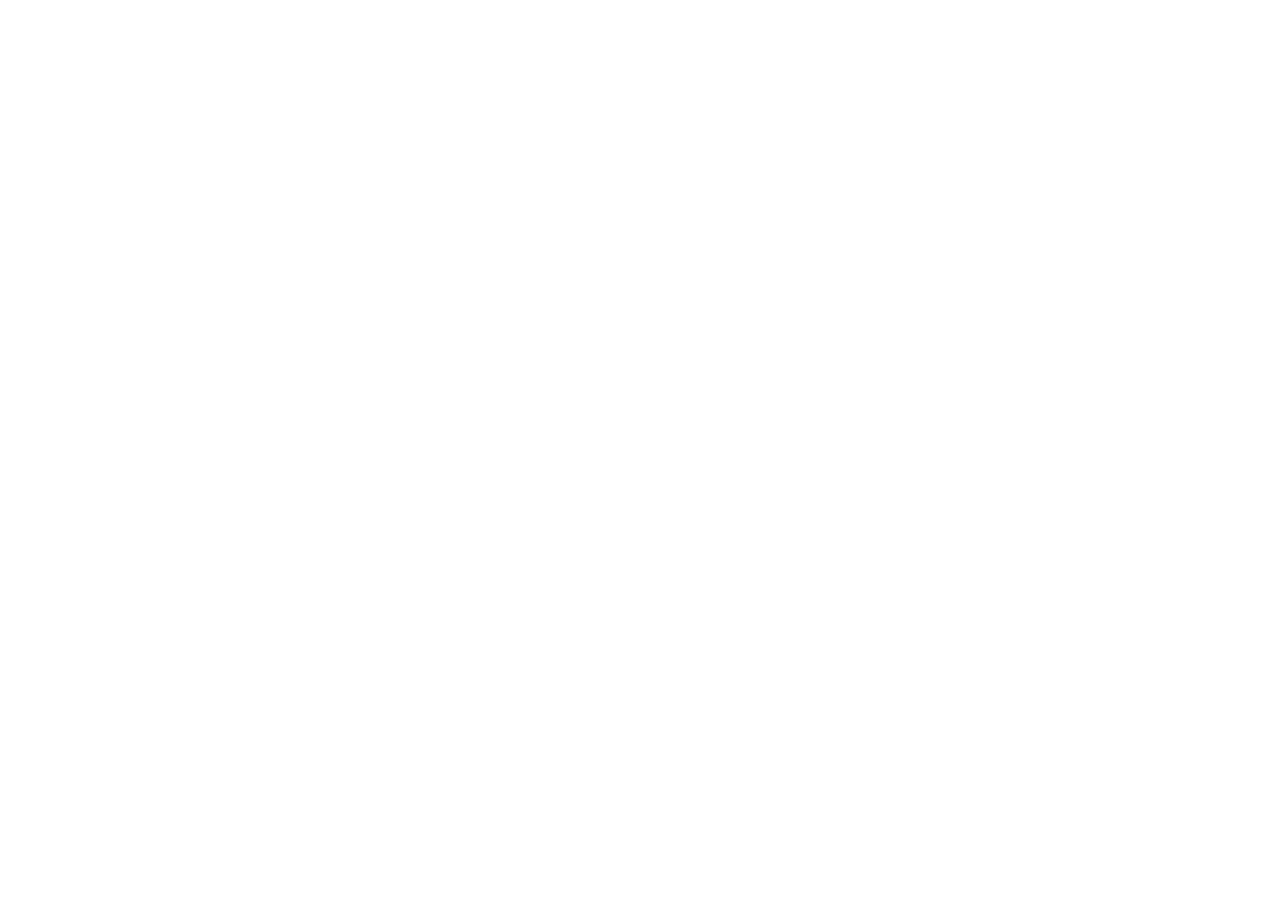
==== amcharts/index.html @ 83ed53f4 "POC highcharts  e amcharts" ====
<!doctype html><html lang="en"><head><meta charset="utf-8"/><link rel="icon" href="/favicon.ico"/><meta name="viewport" content="width=device-width,initial-scale=1"/><meta name="theme-color" content="#000000"/><meta name="description" content="Web site created using create-react-app"/><link rel="apple-touch-icon" href="/logo192.png"/><link rel="manifest" href="/manifest.json"/><title>React App</title><link href="/static/css/main.523f09c5.chunk.css" rel="stylesheet"></head><body><noscript>You need to enable JavaScript to run this app.</noscript><div id="root"></div><script>!function(e){function t(t){for(var n,a,i=t[0],c=t[1],f=t[2],s=0,p=[];s<i.length;s++)a=i[s],Object.prototype.hasOwnProperty.call(o,a)&&o[a]&&p.push(o[a][0]),o[a]=0;for(n in c)Object.prototype.hasOwnProperty.call(c,n)&&(e[n]=c[n]);for(l&&l(t);p.length;)p.shift()();return u.push.apply(u,f||[]),r()}function r(){for(var e,t=0;t<u.length;t++){for(var r=u[t],n=!0,i=1;i<r.length;i++){var c=r[i];0!==o[c]&&(n=!1)}n&&(u.splice(t--,1),e=a(a.s=r[0]))}return e}var n={},o={1:0},u=[];function a(t){if(n[t])return n[t].exports;var r=n[t]={i:t,l:!1,exports:{}};return e[t].call(r.exports,r,r.exports,a),r.l=!0,r.exports}a.e=function(e){var t=[],r=o[e];if(0!==r)if(r)t.push(r[2]);else{var n=new Promise((function(t,n){r=o[e]=[t,n]}));t.push(r[2]=n);var u,i=document.createElement("script");i.charset="utf-8",i.timeout=120,a.nc&&i.setAttribute("nonce",a.nc),i.src=function(e){return a.p+"static/js/"+({2:"xlsx"}[e]||e)+"."+{2:"a0ecaa2c",3:"6e1fa5ff",5:"449d2892",6:"ce5cdd8d"}[e]+".chunk.js"}(e);var c=new Error;u=function(t){i.onerror=i.onload=null,clearTimeout(f);var r=o[e];if(0!==r){if(r){var n=t&&("load"===t.type?"missing":t.type),u=t&&t.target&&t.target.src;c.message="Loading chunk "+e+" failed.\n("+n+": "+u+")",c.name="ChunkLoadError",c.type=n,c.request=u,r[1](c)}o[e]=void 0}};var f=setTimeout((function(){u({type:"timeout",target:i})}),12e4);i.onerror=i.onload=u,document.head.appendChild(i)}return Promise.all(t)},a.m=e,a.c=n,a.d=function(e,t,r){a.o(e,t)||Object.defineProperty(e,t,{enumerable:!0,get:r})},a.r=function(e){"undefined"!=typeof Symbol&&Symbol.toStringTag&&Object.defineProperty(e,Symbol.toStringTag,{value:"Module"}),Object.defineProperty(e,"__esModule",{value:!0})},a.t=function(e,t){if(1&t&&(e=a(e)),8&t)return e;if(4&t&&"object"==typeof e&&e&&e.__esModule)return e;var r=Object.create(null);if(a.r(r),Object.defineProperty(r,"default",{enumerable:!0,value:e}),2&t&&"string"!=typeof e)for(var n in e)a.d(r,n,function(t){return e[t]}.bind(null,n));return r},a.n=function(e){var t=e&&e.__esModule?function(){return e.default}:function(){return e};return a.d(t,"a",t),t},a.o=function(e,t){return Object.prototype.hasOwnProperty.call(e,t)},a.p="/",a.oe=function(e){throw console.error(e),e};var i=this["webpackJsonpteste-graficos-d3"]=this["webpackJsonpteste-graficos-d3"]||[],c=i.push.bind(i);i.push=t,i=i.slice();for(var f=0;f<i.length;f++)t(i[f]);var l=c;r()}([])</script><script src="/static/js/4.45d954fd.chunk.js"></script><script src="/static/js/main.a8c3d250.chunk.js"></script></body></html>
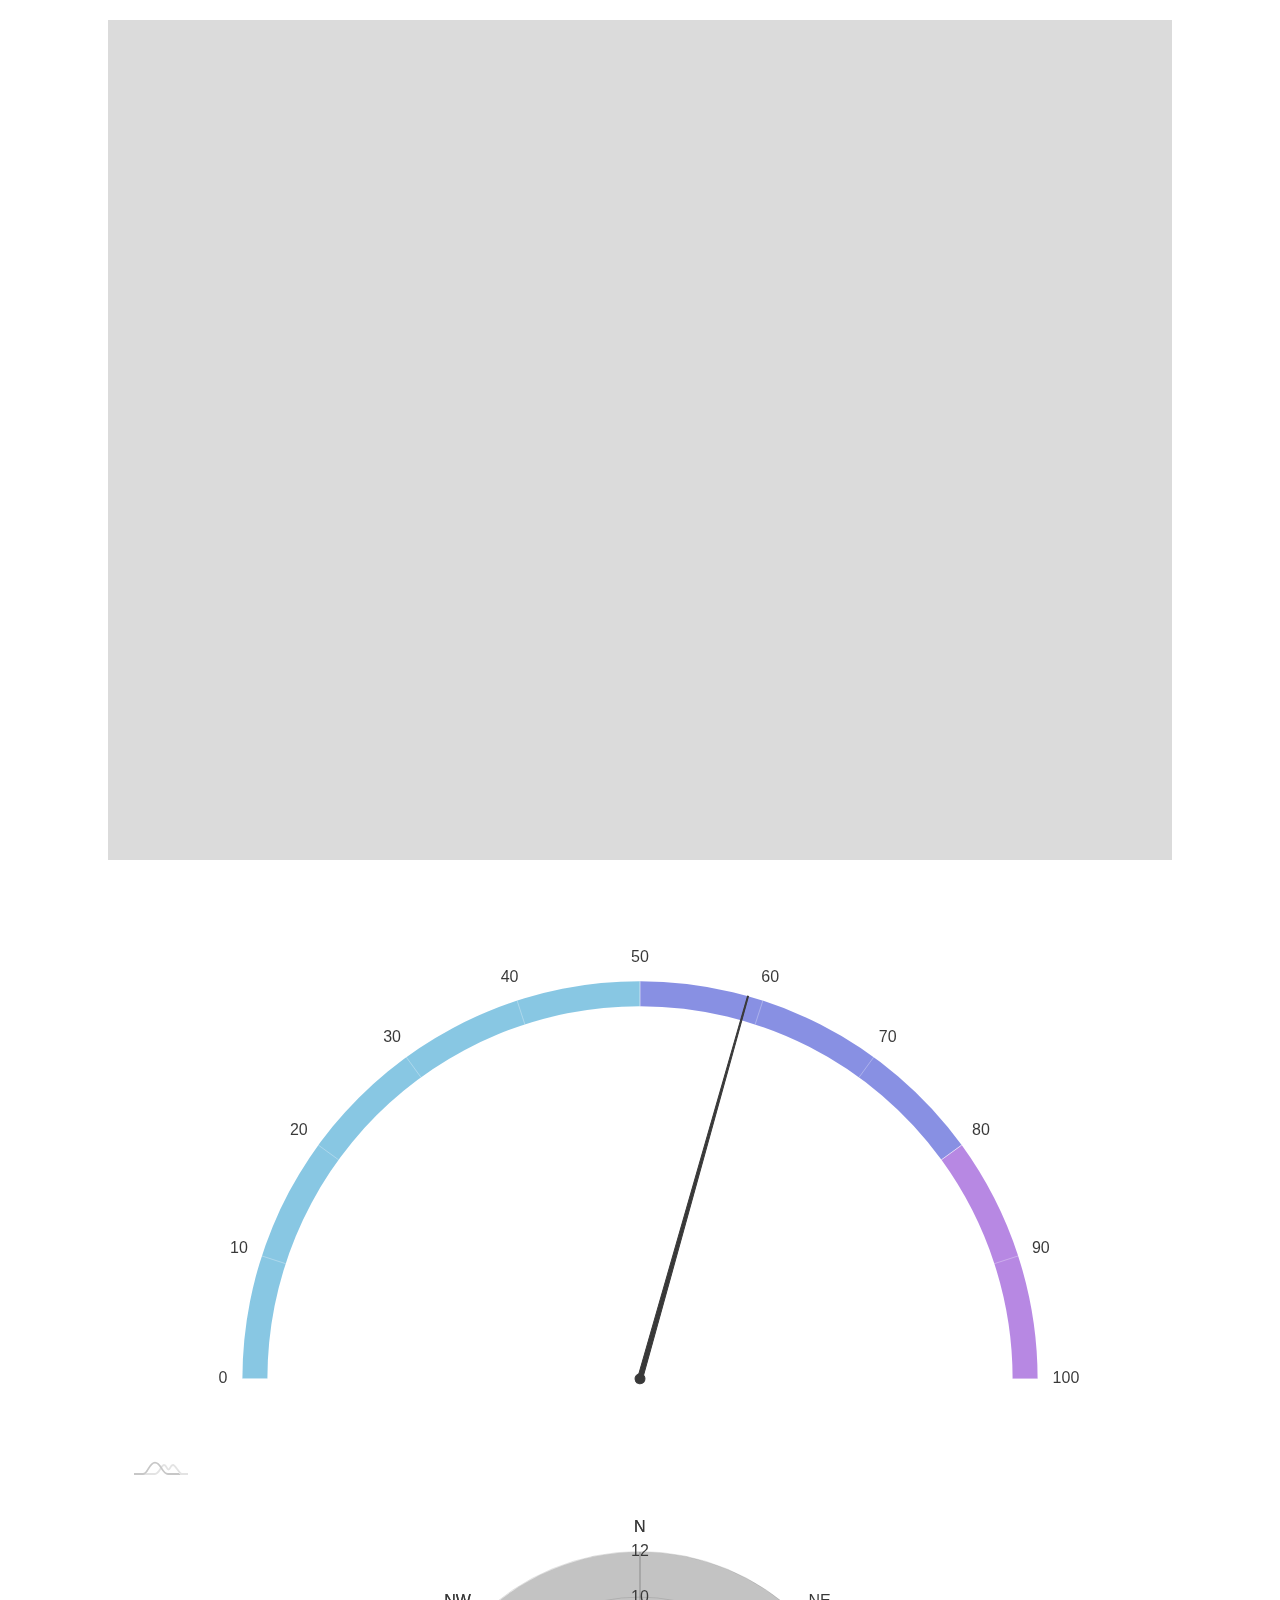
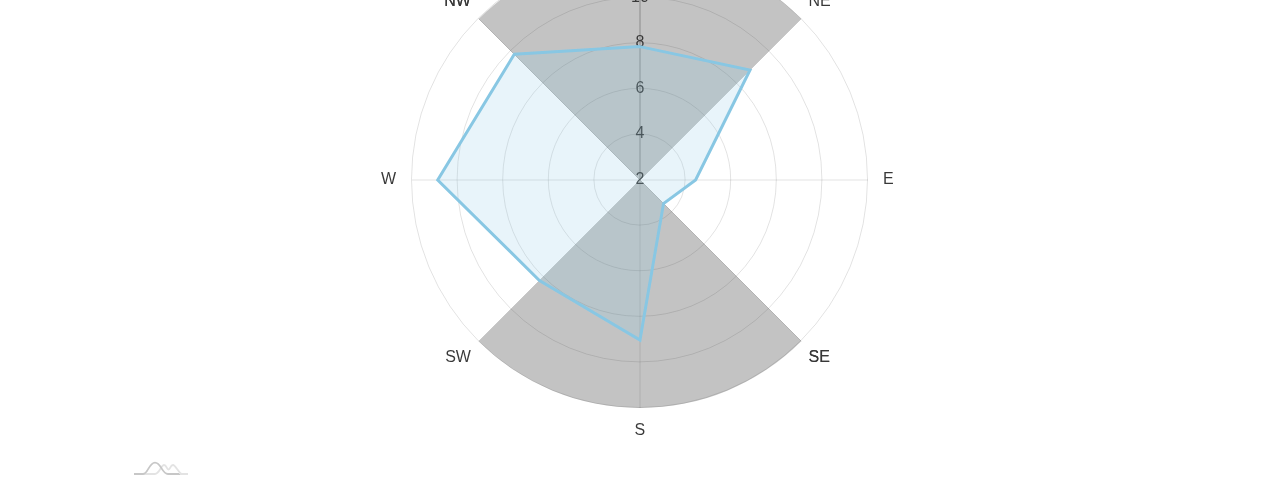
==== commit 2ca406c7: "Ajuste no paths dos js" ====
--- a/amcharts/index.html
+++ b/amcharts/index.html
@@ -1 +1 @@
-<!doctype html><html lang="en"><head><meta charset="utf-8"/><link rel="icon" href="/favicon.ico"/><meta name="viewport" content="width=device-width,initial-scale=1"/><meta name="theme-color" content="#000000"/><meta name="description" content="Web site created using create-react-app"/><link rel="apple-touch-icon" href="/logo192.png"/><link rel="manifest" href="/manifest.json"/><title>React App</title><link href="/static/css/main.523f09c5.chunk.css" rel="stylesheet"></head><body><noscript>You need to enable JavaScript to run this app.</noscript><div id="root"></div><script>!function(e){function t(t){for(var n,a,i=t[0],c=t[1],f=t[2],s=0,p=[];s<i.length;s++)a=i[s],Object.prototype.hasOwnProperty.call(o,a)&&o[a]&&p.push(o[a][0]),o[a]=0;for(n in c)Object.prototype.hasOwnProperty.call(c,n)&&(e[n]=c[n]);for(l&&l(t);p.length;)p.shift()();return u.push.apply(u,f||[]),r()}function r(){for(var e,t=0;t<u.length;t++){for(var r=u[t],n=!0,i=1;i<r.length;i++){var c=r[i];0!==o[c]&&(n=!1)}n&&(u.splice(t--,1),e=a(a.s=r[0]))}return e}var n={},o={1:0},u=[];function a(t){if(n[t])return n[t].exports;var r=n[t]={i:t,l:!1,exports:{}};return e[t].call(r.exports,r,r.exports,a),r.l=!0,r.exports}a.e=function(e){var t=[],r=o[e];if(0!==r)if(r)t.push(r[2]);else{var n=new Promise((function(t,n){r=o[e]=[t,n]}));t.push(r[2]=n);var u,i=document.createElement("script");i.charset="utf-8",i.timeout=120,a.nc&&i.setAttribute("nonce",a.nc),i.src=function(e){return a.p+"static/js/"+({2:"xlsx"}[e]||e)+"."+{2:"a0ecaa2c",3:"6e1fa5ff",5:"449d2892",6:"ce5cdd8d"}[e]+".chunk.js"}(e);var c=new Error;u=function(t){i.onerror=i.onload=null,clearTimeout(f);var r=o[e];if(0!==r){if(r){var n=t&&("load"===t.type?"missing":t.type),u=t&&t.target&&t.target.src;c.message="Loading chunk "+e+" failed.\n("+n+": "+u+")",c.name="ChunkLoadError",c.type=n,c.request=u,r[1](c)}o[e]=void 0}};var f=setTimeout((function(){u({type:"timeout",target:i})}),12e4);i.onerror=i.onload=u,document.head.appendChild(i)}return Promise.all(t)},a.m=e,a.c=n,a.d=function(e,t,r){a.o(e,t)||Object.defineProperty(e,t,{enumerable:!0,get:r})},a.r=function(e){"undefined"!=typeof Symbol&&Symbol.toStringTag&&Object.defineProperty(e,Symbol.toStringTag,{value:"Module"}),Object.defineProperty(e,"__esModule",{value:!0})},a.t=function(e,t){if(1&t&&(e=a(e)),8&t)return e;if(4&t&&"object"==typeof e&&e&&e.__esModule)return e;var r=Object.create(null);if(a.r(r),Object.defineProperty(r,"default",{enumerable:!0,value:e}),2&t&&"string"!=typeof e)for(var n in e)a.d(r,n,function(t){return e[t]}.bind(null,n));return r},a.n=function(e){var t=e&&e.__esModule?function(){return e.default}:function(){return e};return a.d(t,"a",t),t},a.o=function(e,t){return Object.prototype.hasOwnProperty.call(e,t)},a.p="/",a.oe=function(e){throw console.error(e),e};var i=this["webpackJsonpteste-graficos-d3"]=this["webpackJsonpteste-graficos-d3"]||[],c=i.push.bind(i);i.push=t,i=i.slice();for(var f=0;f<i.length;f++)t(i[f]);var l=c;r()}([])</script><script src="/static/js/4.45d954fd.chunk.js"></script><script src="/static/js/main.a8c3d250.chunk.js"></script></body></html>+<!doctype html><html lang="en"><head><meta charset="utf-8"/><link rel="icon" href="./favicon.ico"/><meta name="viewport" content="width=device-width,initial-scale=1"/><meta name="theme-color" content="#000000"/><meta name="description" content="Web site created using create-react-app"/><link rel="apple-touch-icon" href="./logo192.png"/><link rel="manifest" href="./manifest.json"/><title>React App</title><link href="./static/css/main.523f09c5.chunk.css" rel="stylesheet"></head><body><noscript>You need to enable JavaScript to run this app.</noscript><div id="root"></div><script>!function(e){function t(t){for(var n,a,i=t[0],c=t[1],f=t[2],s=0,p=[];s<i.length;s++)a=i[s],Object.prototype.hasOwnProperty.call(o,a)&&o[a]&&p.push(o[a][0]),o[a]=0;for(n in c)Object.prototype.hasOwnProperty.call(c,n)&&(e[n]=c[n]);for(l&&l(t);p.length;)p.shift()();return u.push.apply(u,f||[]),r()}function r(){for(var e,t=0;t<u.length;t++){for(var r=u[t],n=!0,i=1;i<r.length;i++){var c=r[i];0!==o[c]&&(n=!1)}n&&(u.splice(t--,1),e=a(a.s=r[0]))}return e}var n={},o={1:0},u=[];function a(t){if(n[t])return n[t].exports;var r=n[t]={i:t,l:!1,exports:{}};return e[t].call(r.exports,r,r.exports,a),r.l=!0,r.exports}a.e=function(e){var t=[],r=o[e];if(0!==r)if(r)t.push(r[2]);else{var n=new Promise((function(t,n){r=o[e]=[t,n]}));t.push(r[2]=n);var u,i=document.createElement("script");i.charset="utf-8",i.timeout=120,a.nc&&i.setAttribute("nonce",a.nc),i.src=function(e){return a.p+"static/js/"+({2:"xlsx"}[e]||e)+"."+{2:"a0ecaa2c",3:"6e1fa5ff",5:"449d2892",6:"ce5cdd8d"}[e]+".chunk.js"}(e);var c=new Error;u=function(t){i.onerror=i.onload=null,clearTimeout(f);var r=o[e];if(0!==r){if(r){var n=t&&("load"===t.type?"missing":t.type),u=t&&t.target&&t.target.src;c.message="Loading chunk "+e+" failed.\n("+n+": "+u+")",c.name="ChunkLoadError",c.type=n,c.request=u,r[1](c)}o[e]=void 0}};var f=setTimeout((function(){u({type:"timeout",target:i})}),12e4);i.onerror=i.onload=u,document.head.appendChild(i)}return Promise.all(t)},a.m=e,a.c=n,a.d=function(e,t,r){a.o(e,t)||Object.defineProperty(e,t,{enumerable:!0,get:r})},a.r=function(e){"undefined"!=typeof Symbol&&Symbol.toStringTag&&Object.defineProperty(e,Symbol.toStringTag,{value:"Module"}),Object.defineProperty(e,"__esModule",{value:!0})},a.t=function(e,t){if(1&t&&(e=a(e)),8&t)return e;if(4&t&&"object"==typeof e&&e&&e.__esModule)return e;var r=Object.create(null);if(a.r(r),Object.defineProperty(r,"default",{enumerable:!0,value:e}),2&t&&"string"!=typeof e)for(var n in e)a.d(r,n,function(t){return e[t]}.bind(null,n));return r},a.n=function(e){var t=e&&e.__esModule?function(){return e.default}:function(){return e};return a.d(t,"a",t),t},a.o=function(e,t){return Object.prototype.hasOwnProperty.call(e,t)},a.p="./",a.oe=function(e){throw console.error(e),e};var i=this["webpackJsonpteste-graficos-d3"]=this["webpackJsonpteste-graficos-d3"]||[],c=i.push.bind(i);i.push=t,i=i.slice();for(var f=0;f<i.length;f++)t(i[f]);var l=c;r()}([])</script><script src="./static/js/4.45d954fd.chunk.js"></script><script src="./static/js/main.71d72a45.chunk.js"></script></body></html>--- a/amcharts/static/css/main.523f09c5.chunk.css
+++ b/amcharts/static/css/main.523f09c5.chunk.css
@@ -0,0 +1,2 @@
+body{margin:0;font-family:-apple-system,BlinkMacSystemFont,"Segoe UI","Roboto","Oxygen","Ubuntu","Cantarell","Fira Sans","Droid Sans","Helvetica Neue",sans-serif;-webkit-font-smoothing:antialiased;-moz-osx-font-smoothing:grayscale}code{font-family:source-code-pro,Menlo,Monaco,Consolas,"Courier New",monospace}.App{text-align:center}.App-logo{height:40vmin;pointer-events:none}@media (prefers-reduced-motion:no-preference){.App-logo{-webkit-animation:App-logo-spin 20s linear infinite;animation:App-logo-spin 20s linear infinite}}.App-header{background-color:#282c34;min-height:100vh;display:flex;flex-direction:column;align-items:center;justify-content:center;font-size:calc(10px + 2vmin);color:#fff}.App-link{color:#61dafb}@-webkit-keyframes App-logo-spin{0%{transform:rotate(0deg)}to{transform:rotate(1turn)}}@keyframes App-logo-spin{0%{transform:rotate(0deg)}to{transform:rotate(1turn)}}
+/*# sourceMappingURL=main.523f09c5.chunk.css.map */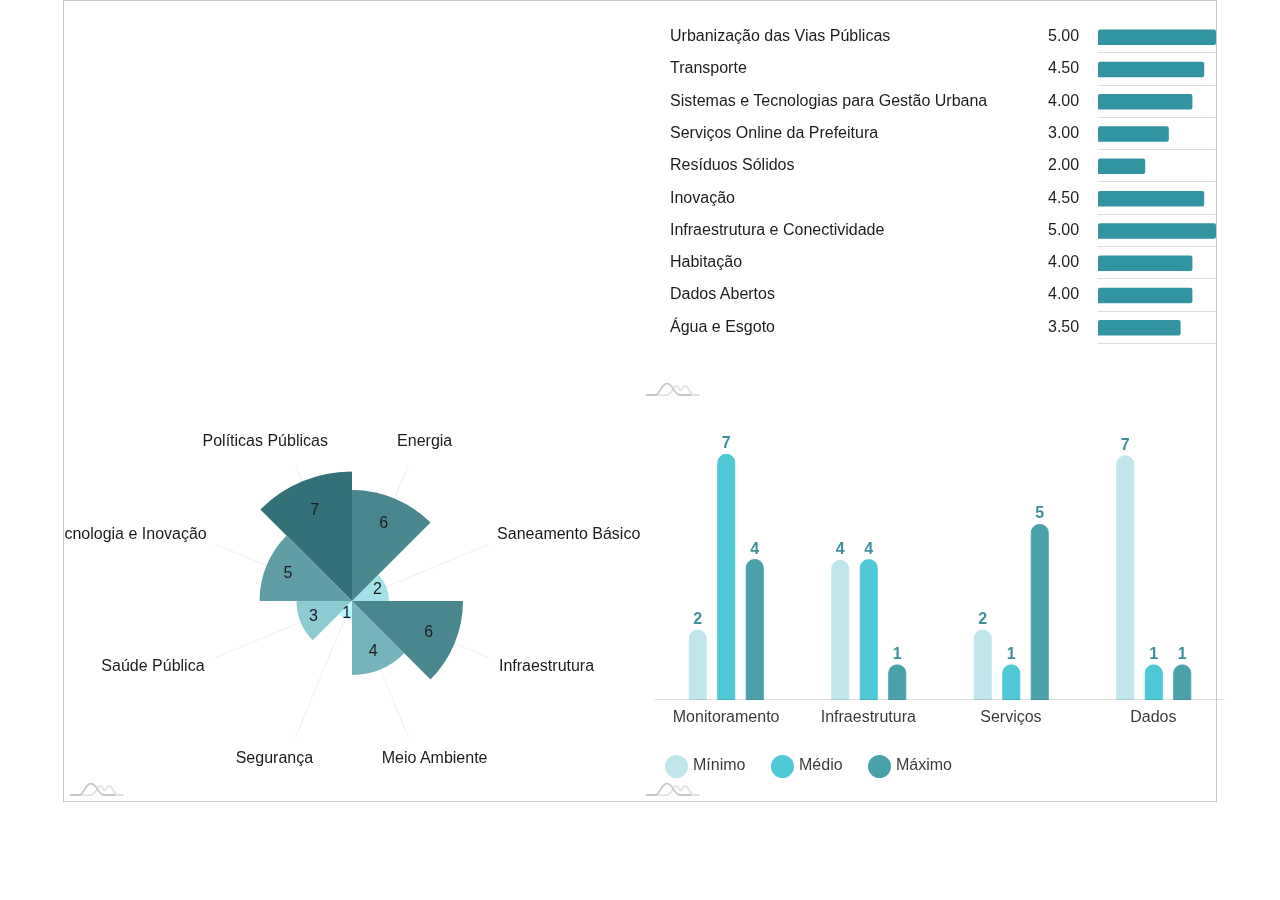
==== commit 73bd2494: "Atualização POC" ====
--- a/amcharts/index.html
+++ b/amcharts/index.html
@@ -1 +1 @@
-<!doctype html><html lang="en"><head><meta charset="utf-8"/><link rel="icon" href="./favicon.ico"/><meta name="viewport" content="width=device-width,initial-scale=1"/><meta name="theme-color" content="#000000"/><meta name="description" content="Web site created using create-react-app"/><link rel="apple-touch-icon" href="./logo192.png"/><link rel="manifest" href="./manifest.json"/><title>React App</title><link href="./static/css/main.523f09c5.chunk.css" rel="stylesheet"></head><body><noscript>You need to enable JavaScript to run this app.</noscript><div id="root"></div><script>!function(e){function t(t){for(var n,a,i=t[0],c=t[1],f=t[2],s=0,p=[];s<i.length;s++)a=i[s],Object.prototype.hasOwnProperty.call(o,a)&&o[a]&&p.push(o[a][0]),o[a]=0;for(n in c)Object.prototype.hasOwnProperty.call(c,n)&&(e[n]=c[n]);for(l&&l(t);p.length;)p.shift()();return u.push.apply(u,f||[]),r()}function r(){for(var e,t=0;t<u.length;t++){for(var r=u[t],n=!0,i=1;i<r.length;i++){var c=r[i];0!==o[c]&&(n=!1)}n&&(u.splice(t--,1),e=a(a.s=r[0]))}return e}var n={},o={1:0},u=[];function a(t){if(n[t])return n[t].exports;var r=n[t]={i:t,l:!1,exports:{}};return e[t].call(r.exports,r,r.exports,a),r.l=!0,r.exports}a.e=function(e){var t=[],r=o[e];if(0!==r)if(r)t.push(r[2]);else{var n=new Promise((function(t,n){r=o[e]=[t,n]}));t.push(r[2]=n);var u,i=document.createElement("script");i.charset="utf-8",i.timeout=120,a.nc&&i.setAttribute("nonce",a.nc),i.src=function(e){return a.p+"static/js/"+({2:"xlsx"}[e]||e)+"."+{2:"a0ecaa2c",3:"6e1fa5ff",5:"449d2892",6:"ce5cdd8d"}[e]+".chunk.js"}(e);var c=new Error;u=function(t){i.onerror=i.onload=null,clearTimeout(f);var r=o[e];if(0!==r){if(r){var n=t&&("load"===t.type?"missing":t.type),u=t&&t.target&&t.target.src;c.message="Loading chunk "+e+" failed.\n("+n+": "+u+")",c.name="ChunkLoadError",c.type=n,c.request=u,r[1](c)}o[e]=void 0}};var f=setTimeout((function(){u({type:"timeout",target:i})}),12e4);i.onerror=i.onload=u,document.head.appendChild(i)}return Promise.all(t)},a.m=e,a.c=n,a.d=function(e,t,r){a.o(e,t)||Object.defineProperty(e,t,{enumerable:!0,get:r})},a.r=function(e){"undefined"!=typeof Symbol&&Symbol.toStringTag&&Object.defineProperty(e,Symbol.toStringTag,{value:"Module"}),Object.defineProperty(e,"__esModule",{value:!0})},a.t=function(e,t){if(1&t&&(e=a(e)),8&t)return e;if(4&t&&"object"==typeof e&&e&&e.__esModule)return e;var r=Object.create(null);if(a.r(r),Object.defineProperty(r,"default",{enumerable:!0,value:e}),2&t&&"string"!=typeof e)for(var n in e)a.d(r,n,function(t){return e[t]}.bind(null,n));return r},a.n=function(e){var t=e&&e.__esModule?function(){return e.default}:function(){return e};return a.d(t,"a",t),t},a.o=function(e,t){return Object.prototype.hasOwnProperty.call(e,t)},a.p="./",a.oe=function(e){throw console.error(e),e};var i=this["webpackJsonpteste-graficos-d3"]=this["webpackJsonpteste-graficos-d3"]||[],c=i.push.bind(i);i.push=t,i=i.slice();for(var f=0;f<i.length;f++)t(i[f]);var l=c;r()}([])</script><script src="./static/js/4.45d954fd.chunk.js"></script><script src="./static/js/main.71d72a45.chunk.js"></script></body></html>+<!doctype html><html lang="en"><head><meta charset="utf-8"/><link rel="icon" href="./favicon.ico"/><meta name="viewport" content="width=device-width,initial-scale=1"/><meta name="theme-color" content="#000000"/><meta name="description" content="Web site created using create-react-app"/><link rel="apple-touch-icon" href="./logo192.png"/><link rel="manifest" href="./manifest.json"/><title>React App</title><link href="./static/css/main.523f09c5.chunk.css" rel="stylesheet"></head><body><noscript>You need to enable JavaScript to run this app.</noscript><div id="root"></div><script>!function(e){function t(t){for(var n,a,i=t[0],c=t[1],f=t[2],s=0,p=[];s<i.length;s++)a=i[s],Object.prototype.hasOwnProperty.call(o,a)&&o[a]&&p.push(o[a][0]),o[a]=0;for(n in c)Object.prototype.hasOwnProperty.call(c,n)&&(e[n]=c[n]);for(l&&l(t);p.length;)p.shift()();return u.push.apply(u,f||[]),r()}function r(){for(var e,t=0;t<u.length;t++){for(var r=u[t],n=!0,i=1;i<r.length;i++){var c=r[i];0!==o[c]&&(n=!1)}n&&(u.splice(t--,1),e=a(a.s=r[0]))}return e}var n={},o={1:0},u=[];function a(t){if(n[t])return n[t].exports;var r=n[t]={i:t,l:!1,exports:{}};return e[t].call(r.exports,r,r.exports,a),r.l=!0,r.exports}a.e=function(e){var t=[],r=o[e];if(0!==r)if(r)t.push(r[2]);else{var n=new Promise((function(t,n){r=o[e]=[t,n]}));t.push(r[2]=n);var u,i=document.createElement("script");i.charset="utf-8",i.timeout=120,a.nc&&i.setAttribute("nonce",a.nc),i.src=function(e){return a.p+"static/js/"+({2:"xlsx"}[e]||e)+"."+{2:"a0ecaa2c",3:"6e1fa5ff",5:"449d2892",6:"ce5cdd8d"}[e]+".chunk.js"}(e);var c=new Error;u=function(t){i.onerror=i.onload=null,clearTimeout(f);var r=o[e];if(0!==r){if(r){var n=t&&("load"===t.type?"missing":t.type),u=t&&t.target&&t.target.src;c.message="Loading chunk "+e+" failed.\n("+n+": "+u+")",c.name="ChunkLoadError",c.type=n,c.request=u,r[1](c)}o[e]=void 0}};var f=setTimeout((function(){u({type:"timeout",target:i})}),12e4);i.onerror=i.onload=u,document.head.appendChild(i)}return Promise.all(t)},a.m=e,a.c=n,a.d=function(e,t,r){a.o(e,t)||Object.defineProperty(e,t,{enumerable:!0,get:r})},a.r=function(e){"undefined"!=typeof Symbol&&Symbol.toStringTag&&Object.defineProperty(e,Symbol.toStringTag,{value:"Module"}),Object.defineProperty(e,"__esModule",{value:!0})},a.t=function(e,t){if(1&t&&(e=a(e)),8&t)return e;if(4&t&&"object"==typeof e&&e&&e.__esModule)return e;var r=Object.create(null);if(a.r(r),Object.defineProperty(r,"default",{enumerable:!0,value:e}),2&t&&"string"!=typeof e)for(var n in e)a.d(r,n,function(t){return e[t]}.bind(null,n));return r},a.n=function(e){var t=e&&e.__esModule?function(){return e.default}:function(){return e};return a.d(t,"a",t),t},a.o=function(e,t){return Object.prototype.hasOwnProperty.call(e,t)},a.p="./",a.oe=function(e){throw console.error(e),e};var i=this["webpackJsonpteste-graficos-d3"]=this["webpackJsonpteste-graficos-d3"]||[],c=i.push.bind(i);i.push=t,i=i.slice();for(var f=0;f<i.length;f++)t(i[f]);var l=c;r()}([])</script><script src="./static/js/4.2049c03c.chunk.js"></script><script src="./static/js/main.091431a2.chunk.js"></script></body></html>